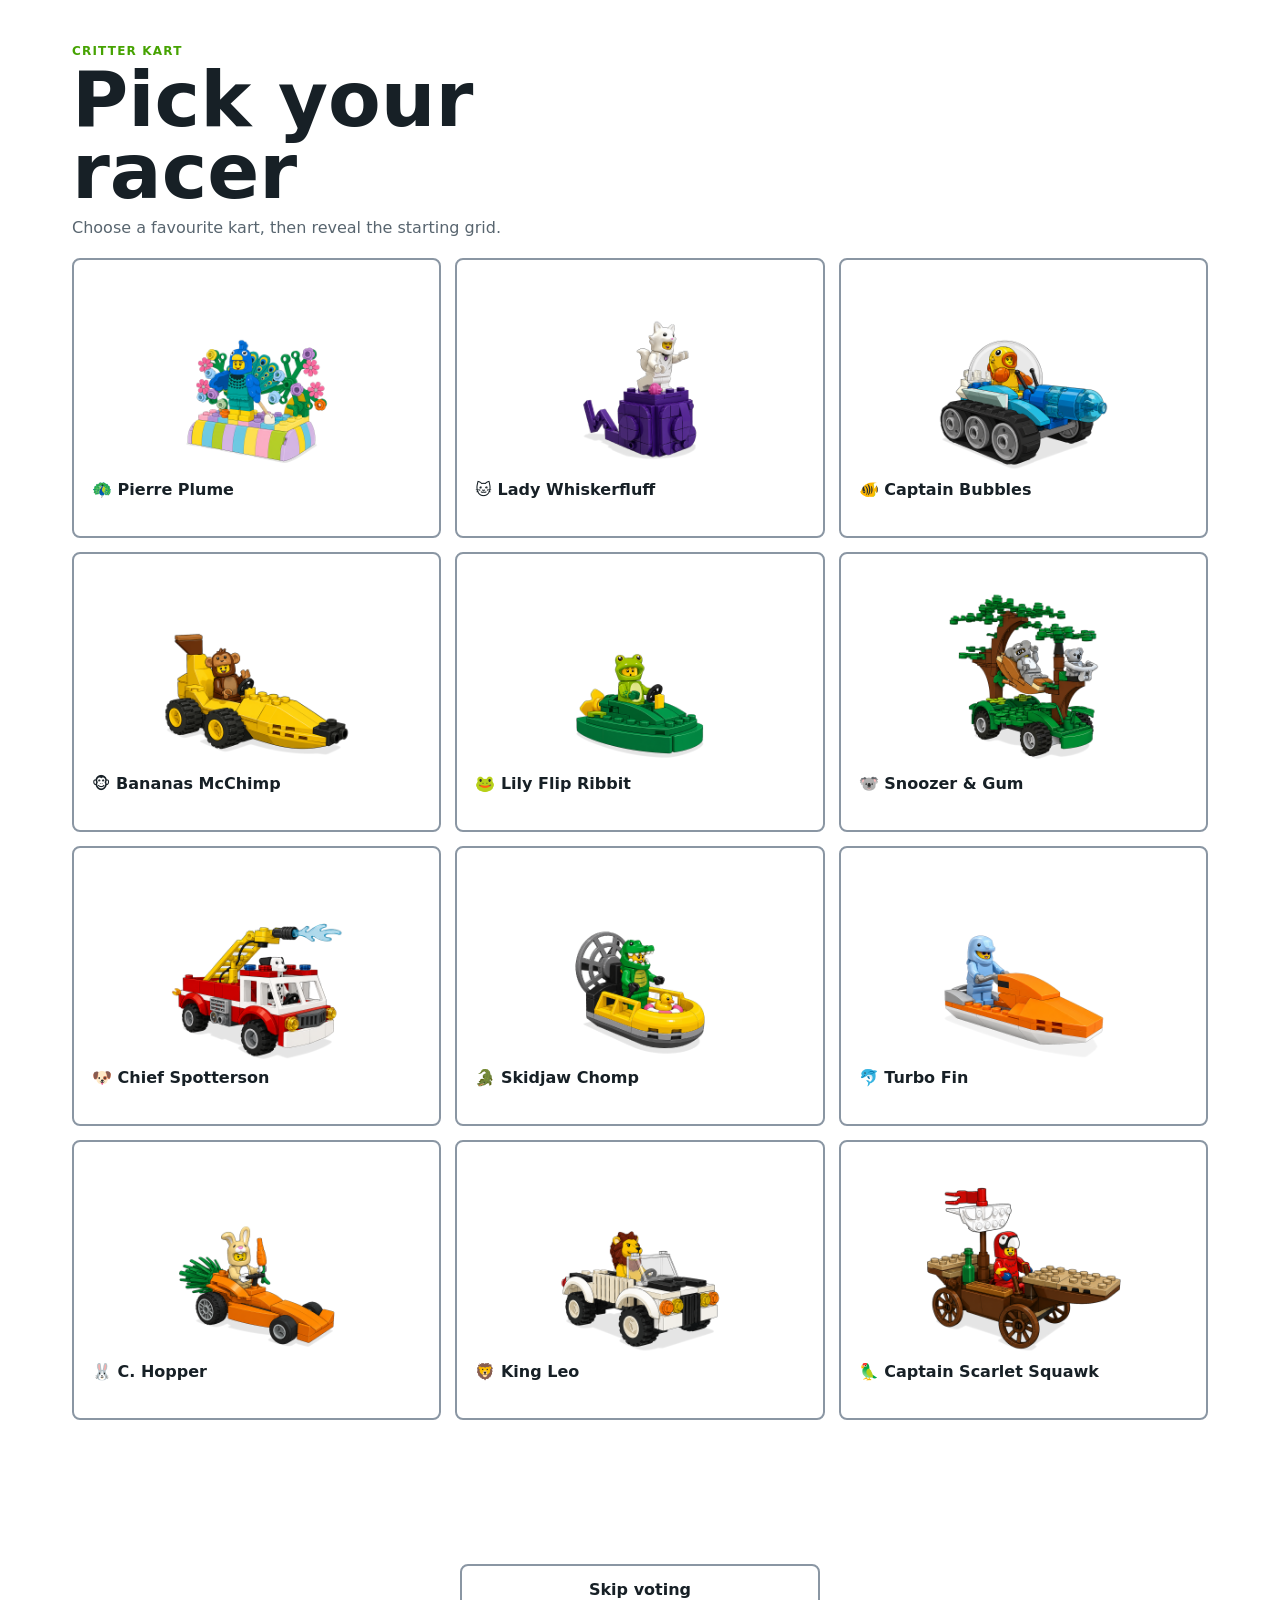
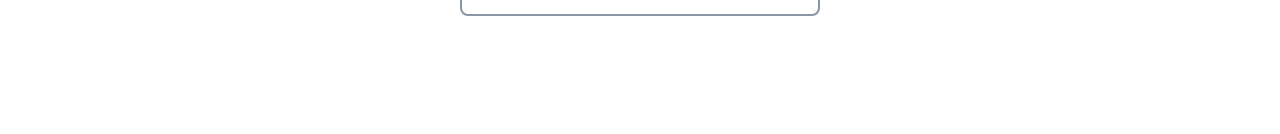
==== index.html @ 9107dbfc "Prepare Critter Kart for GitHub Pages" ====
<!doctype html>
<html lang="en">
  <head>
    <meta charset="utf-8" />
    <meta name="viewport" content="width=device-width, initial-scale=1, viewport-fit=cover" />
    <title>Critter Kart</title>
    <link rel="stylesheet" href="./styles.css" />
  </head>
  <body>
    <main class="app-shell">
      <section id="pollPage" class="screen screen--active" aria-labelledby="pollTitle">
        <div class="screen-header">
          <p class="eyebrow">Critter Kart</p>
          <h1 id="pollTitle">Pick your racer</h1>
          <p class="lede">Choose a favourite kart, then reveal the starting grid.</p>
        </div>

        <div id="pollOptions" class="poll-options">
          <div id="racerGrid" class="racer-grid" aria-label="Racer voting options"></div>
        </div>
        <div class="poll-actions">
          <button id="skipVote" class="secondary-button" type="button">Skip voting</button>
        </div>
        <div id="voteSubmitPanel" class="vote-submit-panel">
          <button id="submitVote" class="primary-button vote-submit" type="button" disabled>
            Submit vote
          </button>
        </div>

        <div id="resultsPanel" class="results-panel" hidden>
          <div class="results-copy">
            <p class="eyebrow">Fan vote</p>
            <h2>Race day results</h2>
          </div>
          <div id="resultsList" class="results-list"></div>
          <button id="raceCta" class="primary-button" type="button">Start racing</button>
        </div>
      </section>

    </main>

    <script src="./app.js"></script>
  </body>
</html>
---- styles.css ----
:root {
  --bg: #ffffff;
  --panel: #ffffff;
  --ink: #172026;
  --muted: #58656f;
  --line: #8a96a3;
  --green: #58cc02;
  --green-dark: #46a302;
  --green-soft: #e9ffd8;
  --blue: #1cb0f6;
  --blue-dark: #087fb8;
  --red: #ff4b4b;
  --yellow: #ffc800;
  --shadow: 0 14px 28px rgba(23, 32, 38, 0.1);
  color-scheme: light;
  font-family:
    Inter, ui-sans-serif, system-ui, -apple-system, BlinkMacSystemFont, "Segoe UI", sans-serif;
}

* {
  box-sizing: border-box;
}

html,
body {
  min-height: 100%;
  margin: 0;
}

body {
  background: var(--bg);
  color: var(--ink);
}

button {
  font: inherit;
}

a {
  color: inherit;
  text-decoration: none;
}

.app-shell {
  width: min(100%, 1180px);
  min-height: 100svh;
  margin: 0 auto;
  padding: max(18px, env(safe-area-inset-top)) 14px max(22px, env(safe-area-inset-bottom));
}

.app-shell--game {
  width: min(100%, 760px);
}

.screen {
  display: none;
}

.screen--active {
  display: block;
}

.screen-header {
  margin: 10px 0 18px;
}

.eyebrow {
  margin: 0 0 6px;
  color: var(--green-dark);
  font-size: 0.75rem;
  font-weight: 900;
  letter-spacing: 0.1em;
  text-transform: uppercase;
}

h1,
h2,
p {
  margin-top: 0;
}

h1 {
  margin-bottom: 8px;
  font-size: clamp(2rem, 10vw, 4.8rem);
  line-height: 0.94;
}

h2 {
  margin-bottom: 8px;
  font-size: 1.3rem;
}

.lede,
.control-card p {
  color: var(--muted);
  line-height: 1.45;
}

.racer-grid {
  display: grid;
  grid-template-columns: 1fr;
  gap: 12px;
}

.poll-options {
  padding-bottom: 112px;
  transform-origin: center top;
}

.poll-options--exit {
  animation: pollExit 360ms ease forwards;
}

.results-panel--enter {
  animation: resultsEnter 520ms cubic-bezier(0.16, 1, 0.3, 1) both;
}

.racer-card {
  position: relative;
  display: flex;
  flex-direction: column;
  justify-content: center;
  min-height: 235px;
  padding: 16px;
  border: 2px solid var(--line);
  border-radius: 8px;
  background: var(--panel);
  color: var(--ink);
  box-shadow: none;
  text-align: center;
  touch-action: manipulation;
}

.racer-card:focus-visible,
.primary-button:focus-visible,
.secondary-button:focus-visible,
.icon-button:focus-visible,
.segment:focus-visible,
.drive-button:focus-visible,
.dot-button:focus-visible {
  outline: 4px solid rgba(36, 115, 212, 0.35);
  outline-offset: 3px;
}

.racer-card--selected {
  border-color: var(--green);
  background: var(--green-soft);
  box-shadow: 0 0 0 4px rgba(88, 204, 2, 0.18);
}

.racer-card--selected::after {
  position: absolute;
  top: 10px;
  right: 10px;
  display: grid;
  width: 28px;
  height: 28px;
  place-items: center;
  border-radius: 50%;
  background: var(--green);
  color: #0f2e00;
  content: "✓";
  font-weight: 900;
}

.kart-art {
  position: relative;
  width: 100%;
  height: 74px;
  margin-bottom: 10px;
}

.kart-body,
.kart-nose,
.kart-cockpit,
.kart-wheel {
  position: absolute;
}

.kart-body {
  left: 15%;
  right: 12%;
  bottom: 16px;
  height: 30px;
  border: 3px solid rgba(0, 0, 0, 0.25);
  border-radius: 8px 18px 10px 8px;
  background: var(--kart-color);
}

.kart-nose {
  right: 3%;
  bottom: 23px;
  width: 28%;
  height: 16px;
  border-radius: 0 16px 16px 0;
  background: var(--kart-accent);
}

.kart-cockpit {
  left: 38%;
  bottom: 37px;
  width: 24px;
  height: 24px;
  border: 3px solid rgba(0, 0, 0, 0.18);
  border-radius: 50%;
  background: #d9eef8;
}

.kart-wheel {
  bottom: 4px;
  width: 24px;
  height: 24px;
  border: 4px solid #24292b;
  border-radius: 50%;
  background: #f4f0df;
}

.kart-wheel--front {
  right: 18%;
}

.kart-wheel--back {
  left: 18%;
}

.racer-name {
  display: block;
  margin-top: 8px;
  font-weight: 900;
}

.racer-votes {
  display: block;
  margin-top: 3px;
  color: var(--muted);
  font-size: 0.88rem;
}

.results-panel {
  margin-top: 18px;
  padding: 16px;
  border: 2px solid var(--line);
  border-radius: 8px;
  background: #ffffff;
  box-shadow: var(--shadow);
}

.results-list {
  display: grid;
  gap: 9px;
  margin: 12px 0 16px;
}

.result-row {
  display: grid;
  grid-template-columns: 28px 1fr auto;
  align-items: center;
  gap: 10px;
  min-height: 40px;
}

.result-rank {
  font-weight: 900;
}

.result-bar {
  position: relative;
  min-width: 0;
  height: 12px;
  overflow: hidden;
  border-radius: 999px;
  background: #e8e2d4;
}

.result-bar span {
  position: absolute;
  inset: 0 auto 0 0;
  width: var(--bar-width);
  border-radius: inherit;
  background: var(--bar-color);
}

.result-label {
  font-size: 0.86rem;
  font-weight: 800;
}

.primary-button,
.secondary-button {
  display: block;
  width: min(100%, 360px);
  min-height: 52px;
  margin-right: auto;
  margin-left: auto;
  border: 0;
  border-radius: 8px;
  font-weight: 900;
  touch-action: manipulation;
}

.primary-button {
  background: var(--green);
  color: #123000;
  box-shadow: 0 10px 0 var(--green-dark);
}

.primary-button:disabled {
  cursor: not-allowed;
  opacity: 0.48;
  box-shadow: 0 5px 0 #9eaa9b;
}

.vote-submit-panel {
  position: fixed;
  right: 0;
  bottom: 0;
  left: 0;
  z-index: 20;
  width: 100%;
  padding: 12px 14px max(18px, env(safe-area-inset-bottom));
  background: rgba(255, 255, 255, 0.98);
  box-shadow: 0 -8px 24px rgba(28, 35, 37, 0.08);
  opacity: 0;
  pointer-events: none;
  transform: translateY(18px);
  transition:
    opacity 180ms ease,
    transform 180ms ease;
}

.vote-submit-panel--visible {
  opacity: 1;
  pointer-events: auto;
  transform: translateY(0);
}

.vote-submit {
  width: min(100%, 340px);
}

.poll-actions {
  display: flex;
  justify-content: center;
  margin-top: 18px;
  padding-bottom: 84px;
}

.secondary-button {
  margin-top: 14px;
  border: 2px solid var(--line);
  background: #fff;
  color: var(--ink);
}

.secondary-button--link {
  display: grid;
  place-items: center;
}

.game-screen {
  min-height: calc(100svh - 40px);
}

.game-panel {
  display: none;
}

.game-panel--active {
  display: block;
}

.carousel {
  position: relative;
  gap: 8px;
  margin: 8px 0 34px;
  touch-action: pan-y;
}

.icon-button {
  position: absolute;
  top: 50%;
  z-index: 3;
  width: 46px;
  height: 76px;
  border: 2px solid var(--line);
  border-radius: 8px;
  background: #fff;
  color: var(--ink);
  font-size: 2rem;
  font-weight: 900;
  transform: translateY(-50%);
}

.icon-button--prev {
  left: 0;
}

.icon-button--next {
  right: 0;
}

.carousel:focus-within .carousel-card--active {
  outline: 4px solid rgba(36, 115, 212, 0.35);
  outline-offset: 4px;
}

.carousel-viewport {
  width: 100%;
  min-height: 360px;
  overflow: hidden;
  mask-image: linear-gradient(90deg, transparent 0, #000 18%, #000 82%, transparent 100%);
  -webkit-mask-image: linear-gradient(90deg, transparent 0, #000 18%, #000 82%, transparent 100%);
}

.carousel-viewport:focus {
  outline: 0;
}

.carousel-track {
  display: flex;
  align-items: center;
  gap: 18px;
  min-height: 360px;
  padding: 14px 0;
  transition: transform 320ms cubic-bezier(0.16, 1, 0.3, 1);
  will-change: transform;
}

.carousel-card {
  flex: 0 0 min(72%, 390px);
  min-width: 0;
  min-height: 260px;
  padding: 14px;
  border: 2px solid var(--line);
  border-radius: 8px;
  background: #fffaf0;
  text-align: center;
  opacity: 0.36;
  transform: scale(0.78);
  transition:
    opacity 220ms ease,
    transform 320ms cubic-bezier(0.16, 1, 0.3, 1);
}

.carousel-card--active {
  z-index: 2;
  min-height: 320px;
  opacity: 1;
  transform: scale(1);
}

.carousel-card .kart-image {
  height: 215px;
}

.carousel-card strong {
  display: block;
  min-height: 2em;
  font-size: 1.15rem;
  line-height: 1.1;
}

.carousel-dots {
  display: flex;
  flex-wrap: wrap;
  justify-content: center;
  gap: 7px;
  margin: 16px 0 34px;
}

.dot-button {
  width: 11px;
  height: 11px;
  padding: 0;
  border: 0;
  border-radius: 50%;
  background: #b9b09d;
}

.dot-button--active {
  width: 25px;
  border-radius: 999px;
  background: var(--green);
}

.control-card {
  display: grid;
  gap: 14px;
  margin: 42px auto 0;
  width: min(100%, 560px);
  padding: 12px;
  border: 1px solid rgba(101, 113, 116, 0.22);
  border-radius: 8px;
  background: rgba(255, 255, 255, 0.62);
}

.control-card h2,
.control-card p {
  margin-bottom: 0;
}

.control-card h2 {
  color: var(--muted);
  font-size: 1rem;
}

.control-card p {
  font-size: 0.92rem;
}

.segmented-control {
  display: grid;
  grid-template-columns: 1fr 1fr;
  gap: 4px;
  padding: 4px;
  border: 2px solid var(--line);
  border-radius: 8px;
  background: #f0eadc;
}

.segment {
  min-height: 42px;
  border: 0;
  border-radius: 6px;
  background: transparent;
  color: var(--muted);
  font-weight: 900;
}

.segment--active {
  background: #fff;
  color: var(--ink);
}

#startGame {
  display: block;
  width: min(100%, 420px);
  margin: 0 auto;
}

.hud {
  display: grid;
  grid-template-columns: 1fr 1fr 74px 74px;
  gap: 10px;
  margin-bottom: 10px;
}

.hud div,
.hud-button {
  padding: 10px 12px;
  border: 2px solid var(--line);
  border-radius: 8px;
  background: rgba(255, 255, 255, 0.92);
}

.hud span {
  display: block;
  color: var(--muted);
  font-size: 0.75rem;
  font-weight: 800;
  text-transform: uppercase;
}

.hud strong {
  font-size: 1.2rem;
}

.hud-button {
  min-height: 58px;
  color: var(--ink);
  font-size: 0.88rem;
  font-weight: 900;
  touch-action: manipulation;
}

#gameCanvas {
  display: block;
  width: 100%;
  max-height: calc(100svh - 190px);
  aspect-ratio: 2 / 3;
  border: 4px solid #1c2325;
  border-radius: 8px;
  background: #78b87a;
  box-shadow: var(--shadow);
  touch-action: none;
}

.kart-image {
  display: block;
  width: 100%;
  height: 150px;
  object-fit: contain;
}

@keyframes pollExit {
  to {
    opacity: 0;
    transform: translateY(-18px) scale(0.98);
  }
}

@keyframes resultsEnter {
  from {
    opacity: 0;
    transform: translateY(28px) scale(0.98);
  }

  to {
    opacity: 1;
    transform: translateY(0) scale(1);
  }
}

.touch-controls {
  display: grid;
  grid-template-columns: 1fr 1fr;
  gap: 14px;
  margin-top: 14px;
}

.drive-button {
  min-height: 62px;
  border: 0;
  border-radius: 8px;
  background: #2473d4;
  color: #fff;
  font-size: 2.4rem;
  font-weight: 900;
  box-shadow: 0 8px 0 #174d92;
  touch-action: manipulation;
}

.touch-controls--hidden {
  display: none;
}

.finish-card {
  display: grid;
  min-height: calc(100svh - 40px);
  align-content: center;
  padding: 18px;
  border-radius: 8px;
}

.final-score {
  margin-bottom: 22px;
  color: var(--green-dark);
  font-size: clamp(3rem, 18vw, 7rem);
  font-weight: 950;
  line-height: 0.9;
}

@media (min-width: 700px) {
  .app-shell {
    padding: 34px 22px;
  }

  .racer-grid {
    grid-template-columns: repeat(3, minmax(0, 1fr));
    gap: 14px;
  }

  .screen-header {
    max-width: 640px;
  }

  .racer-card {
    min-height: 280px;
    padding: 18px;
  }

  .racer-card .kart-image {
    height: 175px;
  }

  .control-card {
    grid-template-columns: 1fr 260px;
    align-items: center;
  }

  .hud {
    grid-template-columns: 1fr 1fr 92px 92px;
  }

  .game-screen {
    width: min(100%, 720px);
    margin: 0 auto;
  }
}

@media (min-width: 920px) {
  .app-shell--game {
    width: min(100%, 760px);
  }
}
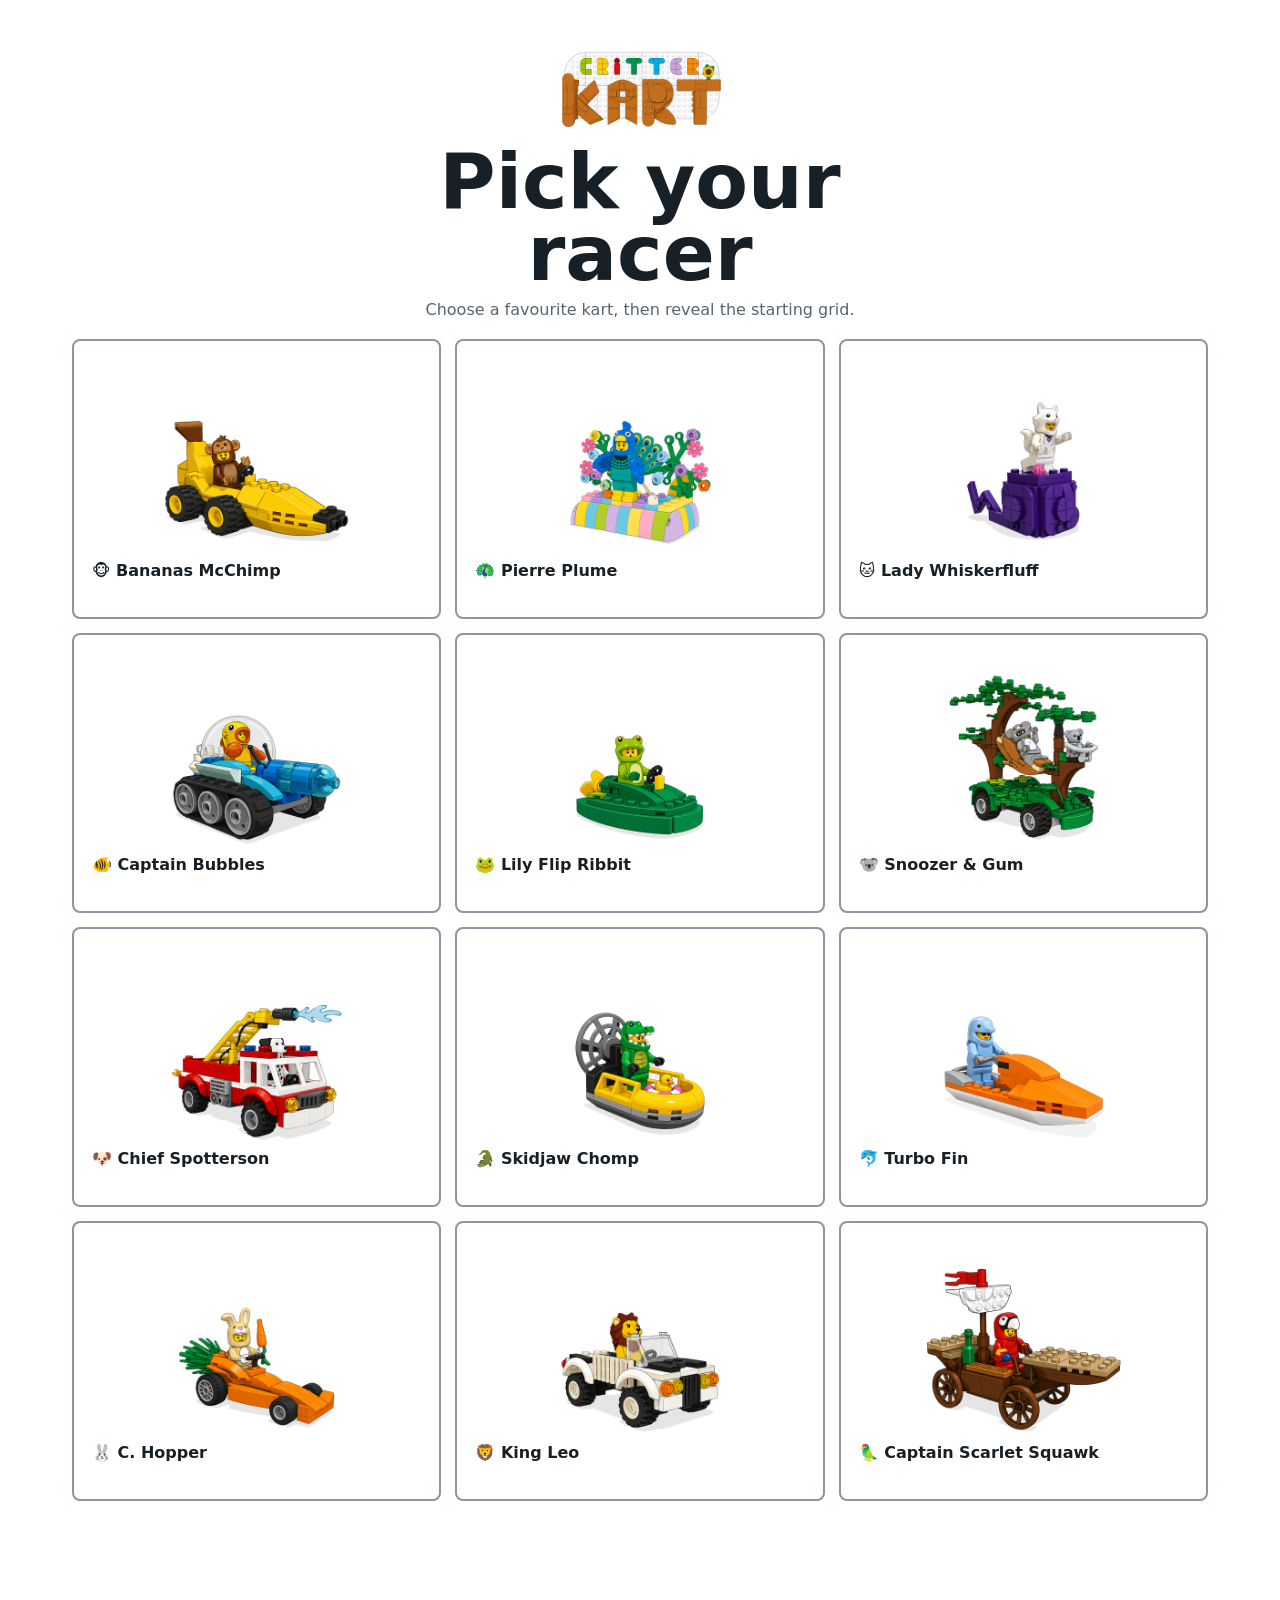
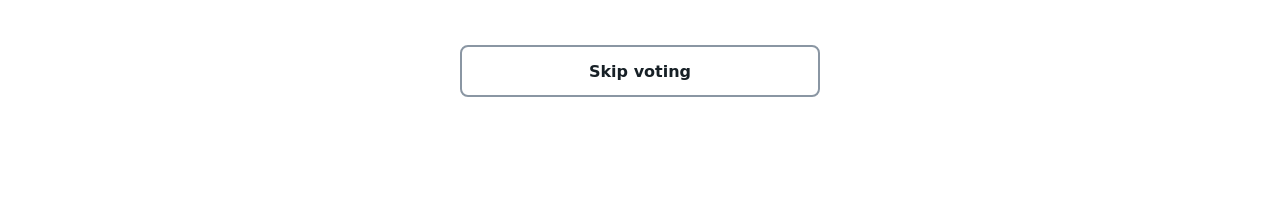
==== commit 67b73bab: "Added graphics" ====
--- a/index.html
+++ b/index.html
@@ -9,8 +9,8 @@
   <body>
     <main class="app-shell">
       <section id="pollPage" class="screen screen--active" aria-labelledby="pollTitle">
-        <div class="screen-header">
-          <p class="eyebrow">Critter Kart</p>
+        <div class="screen-header screen-header--center">
+          <img class="brand-lockup brand-lockup--small" src="./assets/brand/CritterKart-Lockup-01.png" alt="Critter Kart" />
           <h1 id="pollTitle">Pick your racer</h1>
           <p class="lede">Choose a favourite kart, then reveal the starting grid.</p>
         </div>
--- a/styles.css
+++ b/styles.css
@@ -60,8 +60,41 @@
   display: block;
 }
 
+.visually-hidden {
+  position: absolute;
+  width: 1px;
+  height: 1px;
+  overflow: hidden;
+  clip: rect(0 0 0 0);
+  clip-path: inset(50%);
+  white-space: nowrap;
+}
+
 .screen-header {
   margin: 10px 0 18px;
+}
+
+.screen-header--center {
+  margin-right: auto;
+  margin-left: auto;
+  text-align: center;
+}
+
+.brand-lockup {
+  display: block;
+  width: min(100%, 320px);
+  height: auto;
+  margin: 0 auto 12px;
+  object-fit: contain;
+}
+
+.brand-lockup--hero {
+  width: min(66vw, 360px);
+  margin-bottom: 2px;
+}
+
+.brand-lockup--small {
+  width: min(42vw, 170px);
 }
 
 .eyebrow {
@@ -83,6 +116,10 @@
   margin-bottom: 8px;
   font-size: clamp(2rem, 10vw, 4.8rem);
   line-height: 0.94;
+}
+
+.screen-header--brand h1 {
+  font-size: clamp(2rem, 7vw, 3.6rem);
 }
 
 h2 {
@@ -243,6 +280,10 @@
   border-radius: 8px;
   background: #ffffff;
   box-shadow: var(--shadow);
+}
+
+.results-copy {
+  text-align: center;
 }
 
 .results-list {
@@ -358,6 +399,7 @@
 }
 
 .game-screen {
+  position: relative;
   min-height: calc(100svh - 40px);
 }
 
@@ -372,7 +414,7 @@
 .carousel {
   position: relative;
   gap: 8px;
-  margin: 8px 0 34px;
+  margin: 8px 0 20px;
   touch-action: pan-y;
 }
 
@@ -424,6 +466,10 @@
   padding: 14px 0;
   transition: transform 320ms cubic-bezier(0.16, 1, 0.3, 1);
   will-change: transform;
+}
+
+.carousel-track--no-transition {
+  transition: none;
 }
 
 .carousel-card {
@@ -465,7 +511,7 @@
   flex-wrap: wrap;
   justify-content: center;
   gap: 7px;
-  margin: 16px 0 34px;
+  margin: 12px 0 18px;
 }
 
 .dot-button {
@@ -492,6 +538,7 @@
   border: 1px solid rgba(101, 113, 116, 0.22);
   border-radius: 8px;
   background: rgba(255, 255, 255, 0.62);
+  text-align: center;
 }
 
 .control-card h2,
@@ -509,13 +556,17 @@
 }
 
 .segmented-control {
-  display: grid;
+  display: none;
   grid-template-columns: 1fr 1fr;
   gap: 4px;
   padding: 4px;
   border: 2px solid var(--line);
   border-radius: 8px;
   background: #f0eadc;
+}
+
+.has-multiple-control-options .segmented-control {
+  display: grid;
 }
 
 .segment {
@@ -540,7 +591,7 @@
 
 .hud {
   display: grid;
-  grid-template-columns: 1fr 1fr 74px 74px;
+  grid-template-columns: minmax(0, 1fr) minmax(0, 1fr) 58px;
   gap: 10px;
   margin-bottom: 10px;
 }
@@ -566,23 +617,165 @@
 }
 
 .hud-button {
+  display: grid;
   min-height: 58px;
+  place-items: center;
   color: var(--ink);
-  font-size: 0.88rem;
   font-weight: 900;
   touch-action: manipulation;
+}
+
+.hud-icon-button {
+  padding: 0;
+  font-size: 1.45rem;
+  line-height: 1;
+}
+
+.race-stage {
+  position: relative;
+  width: min(100%, calc((100svh - 190px) * 0.6667));
+  margin: 0 auto;
+}
+
+.pause-menu {
+  position: absolute;
+  inset: 4px;
+  z-index: 5;
+  display: none;
+  align-content: center;
+  gap: 12px;
+  margin: 0;
+  padding: clamp(18px, 5vw, 34px);
+  border-radius: 4px;
+  background: var(--green);
+  color: #123000;
+}
+
+.pause-menu h2,
+.pause-menu p {
+  margin-bottom: 0;
+}
+
+.pause-menu h2 {
+  font-size: 1.25rem;
+  line-height: 1;
+}
+
+.pause-menu p {
+  margin-top: 6px;
+  font-size: 0.9rem;
+  font-weight: 800;
+  line-height: 1.3;
+}
+
+.pause-menu .hud-button {
+  border-color: var(--green-dark);
+  background: #fff;
+  box-shadow: 0 6px 0 var(--green-dark);
+}
+
+.play-panel--paused .pause-menu {
+  display: grid;
 }
 
 #gameCanvas {
   display: block;
   width: 100%;
-  max-height: calc(100svh - 190px);
+  height: auto;
+  margin: 0;
   aspect-ratio: 2 / 3;
   border: 4px solid #1c2325;
   border-radius: 8px;
   background: #78b87a;
   box-shadow: var(--shadow);
   touch-action: none;
+  user-select: none;
+  -webkit-user-select: none;
+  -webkit-touch-callout: none;
+}
+
+.orientation-lock {
+  display: none;
+}
+
+.countdown-overlay {
+  position: fixed;
+  inset: 0;
+  z-index: 40;
+  overflow: hidden;
+  background: var(--green);
+}
+
+.countdown-overlay[hidden] {
+  display: none;
+}
+
+.countdown-half {
+  position: absolute;
+  left: 0;
+  display: grid;
+  width: 100%;
+  height: 50%;
+  place-items: center;
+  overflow: hidden;
+  background: var(--green);
+  transition: transform 720ms cubic-bezier(0.82, 0, 0.18, 1);
+  will-change: transform;
+}
+
+.countdown-half--top {
+  top: 0;
+}
+
+.countdown-half--bottom {
+  bottom: 0;
+}
+
+.countdown-overlay--split .countdown-half--top {
+  transform: translateY(-102%);
+}
+
+.countdown-overlay--split .countdown-half--bottom {
+  transform: translateY(102%);
+}
+
+.countdown-stack {
+  position: absolute;
+  inset: 0;
+  display: grid;
+  align-content: center;
+  justify-items: center;
+  gap: min(3.2vh, 22px);
+  padding: max(28px, env(safe-area-inset-top)) 18px max(28px, env(safe-area-inset-bottom));
+  transition:
+    opacity 220ms ease,
+    transform 360ms cubic-bezier(0.16, 1, 0.3, 1);
+  will-change: opacity, transform;
+}
+
+.countdown-overlay--split .countdown-stack {
+  opacity: 0;
+  transform: scale(0.92);
+}
+
+.countdown-kart {
+  width: min(82vw, 620px);
+  height: min(38vh, 360px);
+  object-fit: contain;
+  filter: drop-shadow(0 12px 0 rgba(18, 48, 0, 0.16));
+}
+
+.countdown-number {
+  color: #fff;
+  font-size: clamp(7.5rem, 27vw, 18rem);
+  font-weight: 950;
+  line-height: 0.78;
+  text-shadow: 0 12px 0 rgba(18, 48, 0, 0.16);
+}
+
+.countdown-overlay--tick .countdown-number,
+.countdown-overlay--tick .countdown-kart {
+  animation: countdownTick 620ms cubic-bezier(0.16, 1, 0.3, 1) both;
 }
 
 .kart-image {
@@ -611,11 +804,31 @@
   }
 }
 
+@keyframes countdownTick {
+  0% {
+    opacity: 0;
+    transform: translateY(22px) scale(0.78) rotate(-2deg);
+  }
+
+  52% {
+    opacity: 1;
+    transform: translateY(0) scale(1.08) rotate(1deg);
+  }
+
+  100% {
+    opacity: 1;
+    transform: translateY(0) scale(1) rotate(0);
+  }
+}
+
 .touch-controls {
-  display: grid;
+  display: none;
   grid-template-columns: 1fr 1fr;
   gap: 14px;
   margin-top: 14px;
+  user-select: none;
+  -webkit-user-select: none;
+  -webkit-touch-callout: none;
 }
 
 .drive-button {
@@ -627,11 +840,14 @@
   font-size: 2.4rem;
   font-weight: 900;
   box-shadow: 0 8px 0 #174d92;
-  touch-action: manipulation;
+  touch-action: none;
+  user-select: none;
+  -webkit-user-select: none;
+  -webkit-touch-callout: none;
 }
 
 .touch-controls--hidden {
-  display: none;
+  display: none !important;
 }
 
 .finish-card {
@@ -640,6 +856,7 @@
   align-content: center;
   padding: 18px;
   border-radius: 8px;
+  text-align: center;
 }
 
 .final-score {
@@ -679,7 +896,7 @@
   }
 
   .hud {
-    grid-template-columns: 1fr 1fr 92px 92px;
+    grid-template-columns: minmax(0, 1fr) minmax(0, 1fr) 64px;
   }
 
   .game-screen {
@@ -690,6 +907,126 @@
 
 @media (min-width: 920px) {
   .app-shell--game {
-    width: min(100%, 760px);
-  }
-}
+    width: min(100%, 1280px);
+  }
+}
+
+@media (orientation: landscape) and (max-height: 560px) and (pointer: coarse) {
+  body {
+    overflow: hidden;
+  }
+
+  .orientation-lock {
+    position: fixed;
+    inset: 0;
+    z-index: 80;
+    display: grid;
+    place-items: center;
+    padding: 24px;
+    background: var(--bg);
+    color: var(--ink);
+    text-align: center;
+  }
+
+  .orientation-lock strong {
+    font-size: clamp(1.8rem, 8vw, 3.2rem);
+    line-height: 0.95;
+  }
+}
+
+@media (orientation: landscape) and (min-width: 900px) and (min-height: 600px) {
+  .app-shell--game {
+    --race-stage-width: min(calc((100svh - 28px) * 0.6667), calc(100vw - 390px));
+    --side-ui-left: calc(50% + var(--race-stage-width) / 2 + 18px);
+    --side-ui-width: min(320px, calc(50vw - var(--race-stage-width) / 2 - 36px));
+    width: min(100%, 1360px);
+    padding-top: 14px;
+    padding-bottom: 14px;
+  }
+
+  .game-screen {
+    width: 100%;
+  }
+
+  #playPanel.game-panel--active {
+    position: relative;
+    display: grid;
+    grid-template-columns: 1fr;
+    grid-template-areas: "canvas";
+    align-items: start;
+    justify-items: center;
+  }
+
+  .hud {
+    position: absolute;
+    top: 0;
+    left: var(--side-ui-left);
+    width: var(--side-ui-width);
+    grid-template-columns: 1fr;
+    margin-bottom: 0;
+  }
+
+  .hud strong {
+    font-size: clamp(1.45rem, 2.8vw, 2.4rem);
+  }
+
+  .hud-button {
+    min-height: 64px;
+  }
+
+  .pause-menu {
+    grid-template-columns: 1fr;
+  }
+
+  .race-stage {
+    grid-area: canvas;
+    width: var(--race-stage-width);
+  }
+}
+
+@media (pointer: coarse) {
+  .touch-controls {
+    display: grid;
+  }
+
+  .segment--tilt {
+    display: block;
+  }
+}
+
+@media (pointer: fine) {
+  .segment--tilt {
+    display: none;
+  }
+}
+
+@media (orientation: landscape) and (min-width: 900px) and (min-height: 600px) and (pointer: coarse) {
+  .app-shell--game {
+    --race-stage-width: min(calc((100svh - 28px) * 0.6667), calc(100vw - 300px));
+    --side-ui-width: min(240px, calc(50vw - var(--race-stage-width) / 2 - 28px));
+  }
+
+  #playPanel.game-panel--active {
+    grid-template-columns: 1fr;
+    grid-template-areas: "canvas";
+  }
+
+  .race-stage {
+    width: var(--race-stage-width);
+  }
+
+  .touch-controls {
+    position: absolute;
+    top: 420px;
+    left: var(--side-ui-left);
+    width: var(--side-ui-width);
+    grid-template-columns: 1fr 1fr;
+    gap: 10px;
+    margin-top: 0;
+  }
+
+  .drive-button {
+    min-height: 58px;
+    font-size: 2rem;
+  }
+}
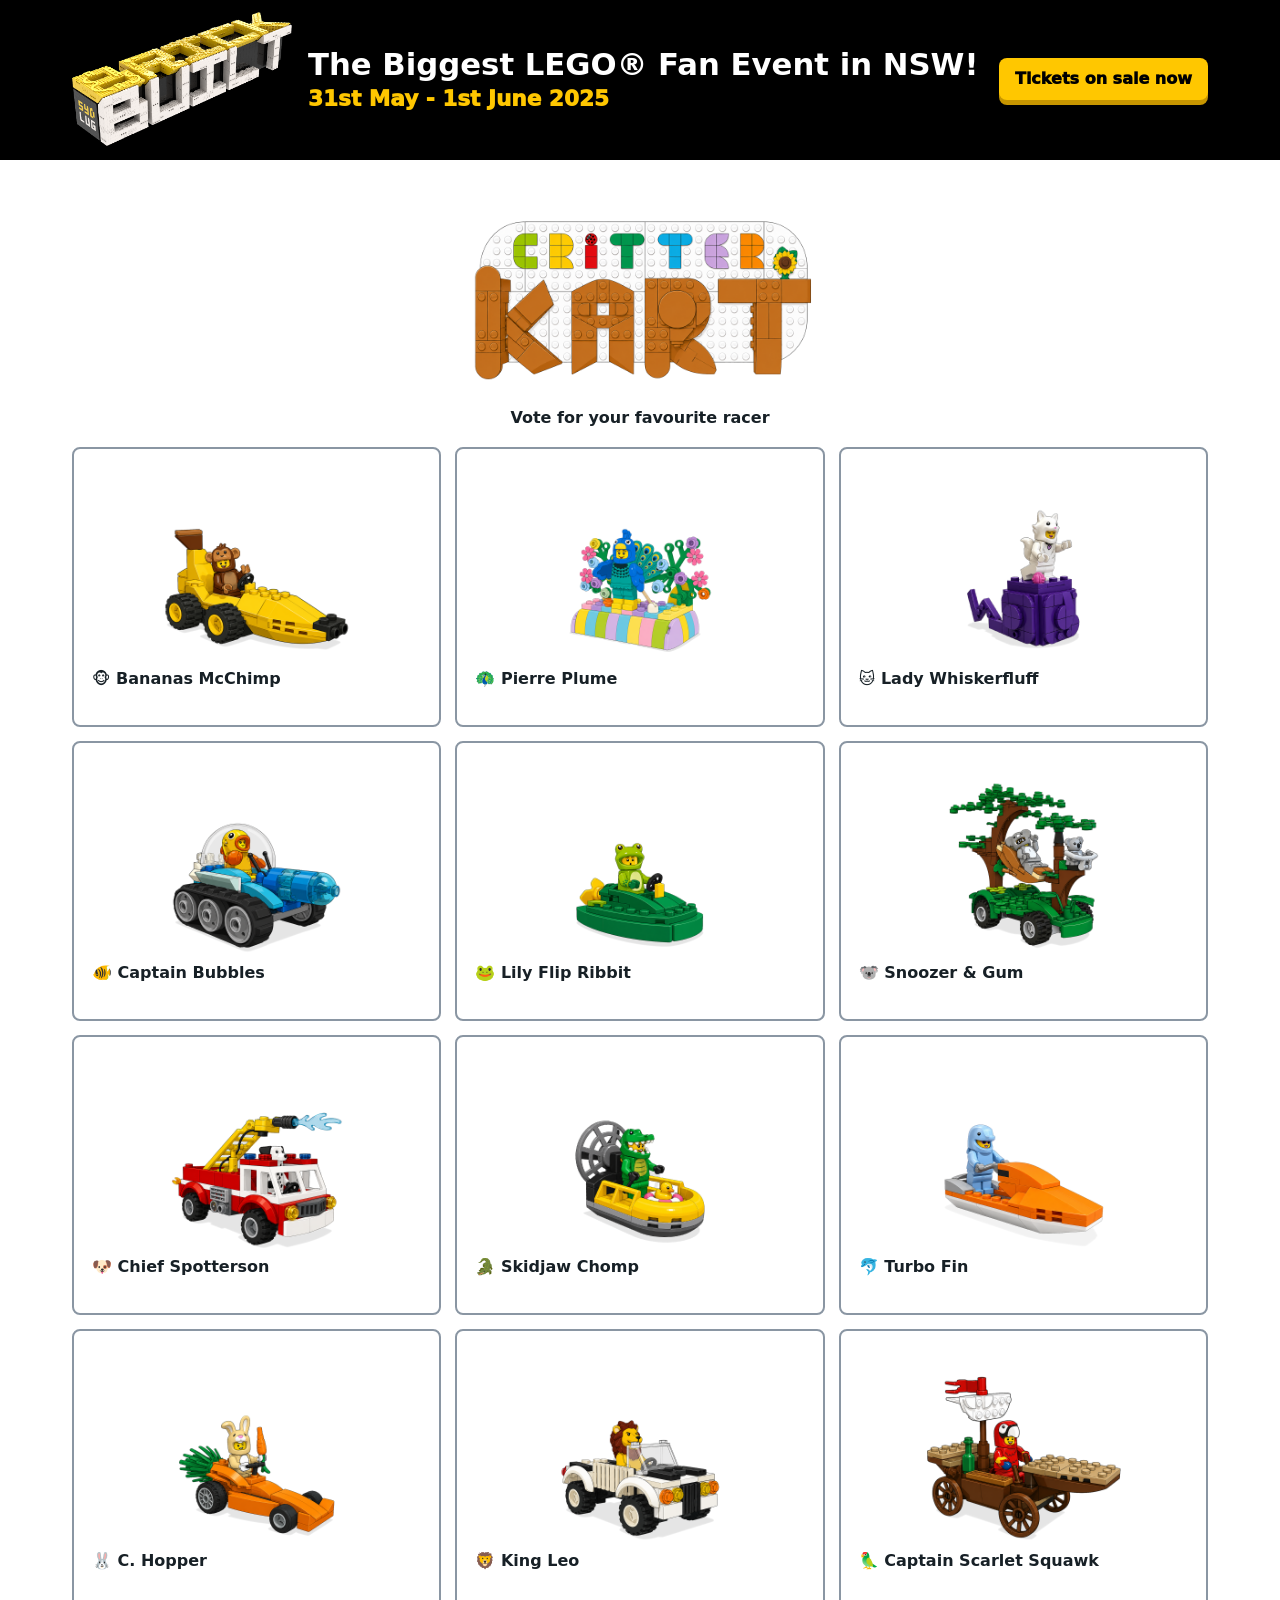
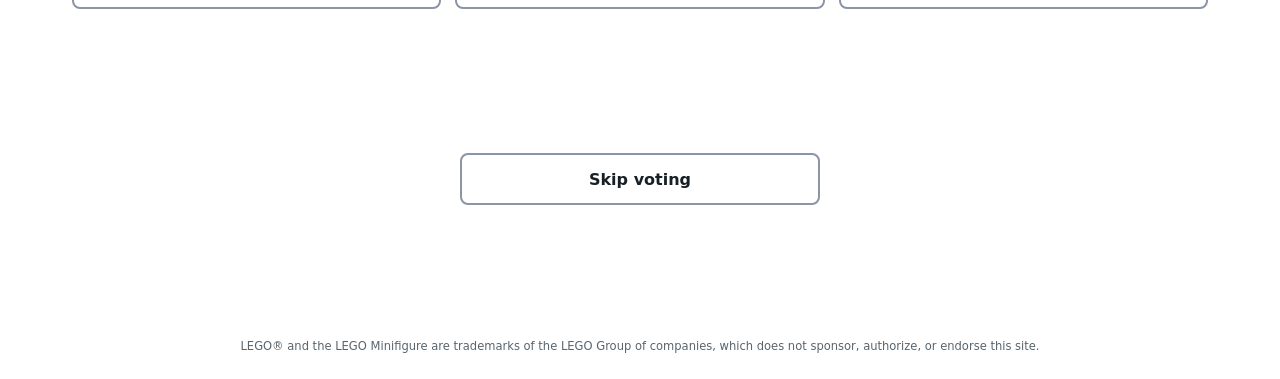
==== commit 60214c1a: "Added the brickbuilt banner and updated styling" ====
--- a/index.html
+++ b/index.html
@@ -3,16 +3,54 @@
   <head>
     <meta charset="utf-8" />
     <meta name="viewport" content="width=device-width, initial-scale=1, viewport-fit=cover" />
-    <title>Critter Kart</title>
+    <meta name="description" content="Pick a favourite animal racer, share the starting grid, and launch into Critter Kart for a playful browser racing game packed with colourful karts and track hazards." />
+    <meta name="theme-color" content="#f9c74f" />
+    <meta name="application-name" content="Critter Kart" />
+    <meta name="apple-mobile-web-app-title" content="Critter Kart" />
+    <meta property="og:site_name" content="Critter Kart" />
+    <meta property="og:title" content="Critter Kart - Pick Your Racer. Go for Distance!" />
+    <meta property="og:description" content="Pick a favourite animal racer, share the starting grid, and launch into Critter Kart for a playful browser racing game packed with colourful karts and track hazards." />
+    <meta property="og:type" content="website" />
+    <meta property="og:url" content="https://scottnolan.github.io/critterkart/" />
+    <meta property="og:image" content="https://scottnolan.github.io/critterkart/assets/brand/CritterKart-og-image.png" />
+    <meta property="og:image:secure_url" content="https://scottnolan.github.io/critterkart/assets/brand/CritterKart-og-image.png" />
+    <meta property="og:image:type" content="image/png" />
+    <meta property="og:image:width" content="1200" />
+    <meta property="og:image:height" content="630" />
+    <meta property="og:image:alt" content="Critter Kart" />
+    <meta name="twitter:card" content="summary_large_image" />
+    <meta name="twitter:title" content="Critter Kart - Pick Your Racer. Go for Distance!" />
+    <meta name="twitter:description" content="Pick a favourite animal racer, share the starting grid, and launch into Critter Kart for a playful browser racing game packed with colourful karts and track hazards." />
+    <meta name="twitter:image" content="https://scottnolan.github.io/critterkart/assets/brand/CritterKart-og-image.png" />
+    <meta name="twitter:image:alt" content="Critter Kart" />
+    <link rel="canonical" href="https://scottnolan.github.io/critterkart/" />
+    <title>Critter Kart - Pick Your Racer. Go for Distance!</title>
+    <link rel="icon" type="image/png" sizes="16x16" href="./assets/brand/CritterKart-favicon-16px.png" />
+    <link rel="icon" type="image/png" sizes="32x32" href="./assets/brand/CritterKart-favicon-32px.png" />
+    <link rel="apple-touch-icon" sizes="180x180" href="./assets/brand/CritterKart-AppleTouch.png" />
+    <link rel="manifest" href="./site.webmanifest" />
     <link rel="stylesheet" href="./styles.css" />
   </head>
   <body>
+    <aside class="event-banner" aria-label="Brick Built Sydney event">
+      <div class="event-banner__inner">
+        <img class="event-banner__image" src="./assets/brand/BrickBuiltSydney.webp" alt="Brick Built Sydney" />
+        <div class="event-banner__copy">
+          <h2>The Biggest LEGO® Fan Event in NSW!</h2>
+          <p>31st May - 1st June 2025</p>
+        </div>
+        <a class="event-banner__button" href="https://www.brickbuilt.sydney" target="_blank" rel="noopener noreferrer">
+          Tickets on sale now
+        </a>
+      </div>
+    </aside>
+
     <main class="app-shell">
       <section id="pollPage" class="screen screen--active" aria-labelledby="pollTitle">
         <div class="screen-header screen-header--center">
-          <img class="brand-lockup brand-lockup--small" src="./assets/brand/CritterKart-Lockup-01.png" alt="Critter Kart" />
-          <h1 id="pollTitle">Pick your racer</h1>
-          <p class="lede">Choose a favourite kart, then reveal the starting grid.</p>
+          <img class="brand-lockup brand-lockup--poll" src="./assets/brand/CritterKart-Lockup-01.png" alt="Critter Kart" />
+          <h1 id="pollTitle" class="visually-hidden">Pick your racer</h1>
+          <p class="lede lede--poll">Vote for your favourite racer</p>
         </div>
 
         <div id="pollOptions" class="poll-options">
@@ -38,6 +76,9 @@
       </section>
 
     </main>
+    <footer class="site-disclaimer">
+      LEGO® and the LEGO Minifigure are trademarks of the LEGO Group of companies, which does not sponsor, authorize, or endorse this site.
+    </footer>
 
     <script src="./app.js"></script>
   </body>
--- a/styles.css
+++ b/styles.css
@@ -41,6 +41,84 @@
   text-decoration: none;
 }
 
+.event-banner {
+  width: 100%;
+  background: #000;
+  color: #fff;
+}
+
+.event-banner--bottom {
+  width: min(calc(100% - 28px), 760px);
+  margin: 28px auto 0;
+  overflow: hidden;
+  border-radius: 8px;
+}
+
+.event-banner__inner {
+  display: grid;
+  justify-items: center;
+  gap: 10px;
+  width: min(100%, 1180px);
+  margin: 0 auto;
+  padding: max(12px, env(safe-area-inset-top)) 14px 14px;
+  text-align: center;
+}
+
+.event-banner__image {
+  display: block;
+  width: min(100%, 310px);
+  height: auto;
+  object-fit: contain;
+}
+
+.event-banner__copy {
+  display: grid;
+  justify-items: center;
+  gap: 8px;
+}
+
+.event-banner h2,
+.event-banner p {
+  margin: 0;
+}
+
+.event-banner h2 {
+  display: none;
+  color: #fff;
+  font-size: clamp(1.15rem, 2.4vw, 2rem);
+  line-height: 1.05;
+}
+
+.event-banner p {
+  color: #ffc700;
+  font-size: clamp(1rem, 4.2vw, 1.35rem);
+  font-weight: 950;
+  line-height: 1.05;
+}
+
+.event-banner__button {
+  display: grid;
+  min-height: 42px;
+  place-items: center;
+  padding: 10px 16px;
+  border-radius: 8px;
+  background: #ffc700;
+  color: #000;
+  box-shadow: 0 5px 0 #c79600;
+  font-weight: 950;
+  line-height: 1;
+}
+
+.site-disclaimer {
+  width: min(100%, 1180px);
+  margin: 0 auto;
+  padding: 16px 14px max(24px, env(safe-area-inset-bottom));
+  color: var(--muted);
+  font-size: 0.72rem;
+  line-height: 1.35;
+  text-align: center;
+}
+
 .app-shell {
   width: min(100%, 1180px);
   min-height: 100svh;
@@ -50,6 +128,7 @@
 
 .app-shell--game {
   width: min(100%, 760px);
+  min-height: 0;
 }
 
 .screen {
@@ -97,6 +176,10 @@
   width: min(42vw, 170px);
 }
 
+.brand-lockup--poll {
+  width: min(74vw, 360px);
+}
+
 .eyebrow {
   margin: 0 0 6px;
   color: var(--green-dark);
@@ -131,6 +214,11 @@
 .control-card p {
   color: var(--muted);
   line-height: 1.45;
+}
+
+.lede--poll {
+  color: var(--ink);
+  font-weight: 900;
 }
 
 .racer-grid {
@@ -169,7 +257,6 @@
 }
 
 .racer-card:focus-visible,
-.primary-button:focus-visible,
 .secondary-button:focus-visible,
 .icon-button:focus-visible,
 .segment:focus-visible,
@@ -343,6 +430,14 @@
   background: var(--green);
   color: #123000;
   box-shadow: 0 10px 0 var(--green-dark);
+}
+
+.primary-button:focus-visible {
+  outline: 0;
+  box-shadow:
+    inset 0 0 0 3px var(--green-dark),
+    0 4px 0 var(--green-dark);
+  transform: translateY(6px);
 }
 
 .primary-button:disabled {
@@ -400,7 +495,7 @@
 
 .game-screen {
   position: relative;
-  min-height: calc(100svh - 40px);
+  min-height: 0;
 }
 
 .game-panel {
@@ -422,14 +517,18 @@
   position: absolute;
   top: 50%;
   z-index: 3;
+  display: grid;
   width: 46px;
   height: 76px;
+  padding: 0;
+  place-items: center;
   border: 2px solid var(--line);
   border-radius: 8px;
   background: #fff;
   color: var(--ink);
   font-size: 2rem;
   font-weight: 900;
+  line-height: 1;
   transform: translateY(-50%);
 }
 
@@ -442,8 +541,9 @@
 }
 
 .carousel:focus-within .carousel-card--active {
-  outline: 4px solid rgba(36, 115, 212, 0.35);
-  outline-offset: 4px;
+  border-color: var(--green);
+  background: var(--green-soft);
+  box-shadow: 0 0 0 4px rgba(88, 204, 2, 0.18);
 }
 
 .carousel-viewport {
@@ -477,13 +577,16 @@
   min-width: 0;
   min-height: 260px;
   padding: 14px;
-  border: 2px solid var(--line);
-  border-radius: 8px;
-  background: #fffaf0;
+  border: 2px solid #d9e1e7;
+  border-radius: 8px;
+  background: #fff;
   text-align: center;
   opacity: 0.36;
   transform: scale(0.78);
   transition:
+    background-color 180ms ease,
+    border-color 180ms ease,
+    box-shadow 180ms ease,
     opacity 220ms ease,
     transform 320ms cubic-bezier(0.16, 1, 0.3, 1);
 }
@@ -538,6 +641,7 @@
   border: 1px solid rgba(101, 113, 116, 0.22);
   border-radius: 8px;
   background: rgba(255, 255, 255, 0.62);
+  justify-items: center;
   text-align: center;
 }
 
@@ -642,8 +746,8 @@
   inset: 4px;
   z-index: 5;
   display: none;
-  align-content: center;
-  gap: 12px;
+  grid-template-rows: minmax(0, 1fr) auto;
+  gap: clamp(16px, 3vw, 28px);
   margin: 0;
   padding: clamp(18px, 5vw, 34px);
   border-radius: 4px;
@@ -651,14 +755,40 @@
   color: #123000;
 }
 
+.pause-menu__content {
+  display: grid;
+  align-self: center;
+  justify-items: center;
+  gap: 12px;
+  width: 100%;
+}
+
+.pause-menu__header {
+  margin-bottom: clamp(14px, 3.4vw, 34px);
+}
+
 .pause-menu h2,
+.pause-menu h3,
 .pause-menu p {
   margin-bottom: 0;
 }
 
 .pause-menu h2 {
-  font-size: 1.25rem;
+  margin-top: 0;
+  font-size: clamp(2.6rem, 10vw, 5.4rem);
+  font-weight: 950;
+  line-height: 0.95;
+  text-align: center;
+}
+
+.pause-menu h3 {
+  margin-top: 0;
+  color: rgba(255, 255, 255, 0.78);
+  font-size: 0.78rem;
+  font-weight: 950;
+  letter-spacing: 0;
   line-height: 1;
+  text-transform: uppercase;
 }
 
 .pause-menu p {
@@ -669,9 +799,38 @@
 }
 
 .pause-menu .hud-button {
+  width: min(100%, 420px);
   border-color: var(--green-dark);
   background: #fff;
   box-shadow: 0 6px 0 var(--green-dark);
+}
+
+.pause-menu .pause-menu__play {
+  border-color: #000;
+  background: #000;
+  color: #fff;
+  box-shadow: 0 6px 0 rgba(18, 48, 0, 0.55);
+}
+
+.pause-control-mode {
+  width: min(100%, 420px);
+}
+
+.pause-tip-panel {
+  align-self: end;
+  justify-self: center;
+  width: min(100%, 420px);
+  padding: 12px 14px;
+  border: 2px solid rgba(18, 48, 0, 0.22);
+  border-radius: 8px;
+  background: rgba(18, 48, 0, 0.72);
+  color: #fff;
+  box-shadow: 0 6px 0 rgba(18, 48, 0, 0.22);
+  text-align: center;
+}
+
+.pause-tip-panel p {
+  color: #fff;
 }
 
 .play-panel--paused .pause-menu {
@@ -868,6 +1027,42 @@
 }
 
 @media (min-width: 700px) {
+  .event-banner--bottom {
+    width: min(calc(100% - 44px), 760px);
+    margin-top: 34px;
+  }
+
+  .event-banner__inner {
+    grid-template-columns: auto minmax(0, 1fr);
+    justify-items: start;
+    gap: 16px;
+    padding: max(12px, env(safe-area-inset-top)) 22px 14px;
+    text-align: left;
+  }
+
+  .event-banner__image {
+    width: 220px;
+  }
+
+  .event-banner__copy {
+    align-self: center;
+    justify-items: start;
+  }
+
+  .event-banner__button {
+    grid-column: 2;
+    justify-self: start;
+  }
+
+  .event-banner h2 {
+    display: block;
+  }
+
+  .site-disclaimer {
+    padding-right: 22px;
+    padding-left: 22px;
+  }
+
   .app-shell {
     padding: 34px 22px;
   }
@@ -891,8 +1086,11 @@
   }
 
   .control-card {
+    align-items: center;
+  }
+
+  .has-multiple-control-options .control-card {
     grid-template-columns: 1fr 260px;
-    align-items: center;
   }
 
   .hud {
@@ -906,6 +1104,24 @@
 }
 
 @media (min-width: 920px) {
+  .event-banner--bottom {
+    width: min(calc(100% - 44px), 1280px);
+  }
+
+  .event-banner__inner {
+    grid-template-columns: auto minmax(0, 1fr) auto;
+    align-items: center;
+  }
+
+  .event-banner__copy {
+    grid-column: 2;
+  }
+
+  .event-banner__button {
+    grid-column: 3;
+    justify-self: end;
+  }
+
   .app-shell--game {
     width: min(100%, 1280px);
   }
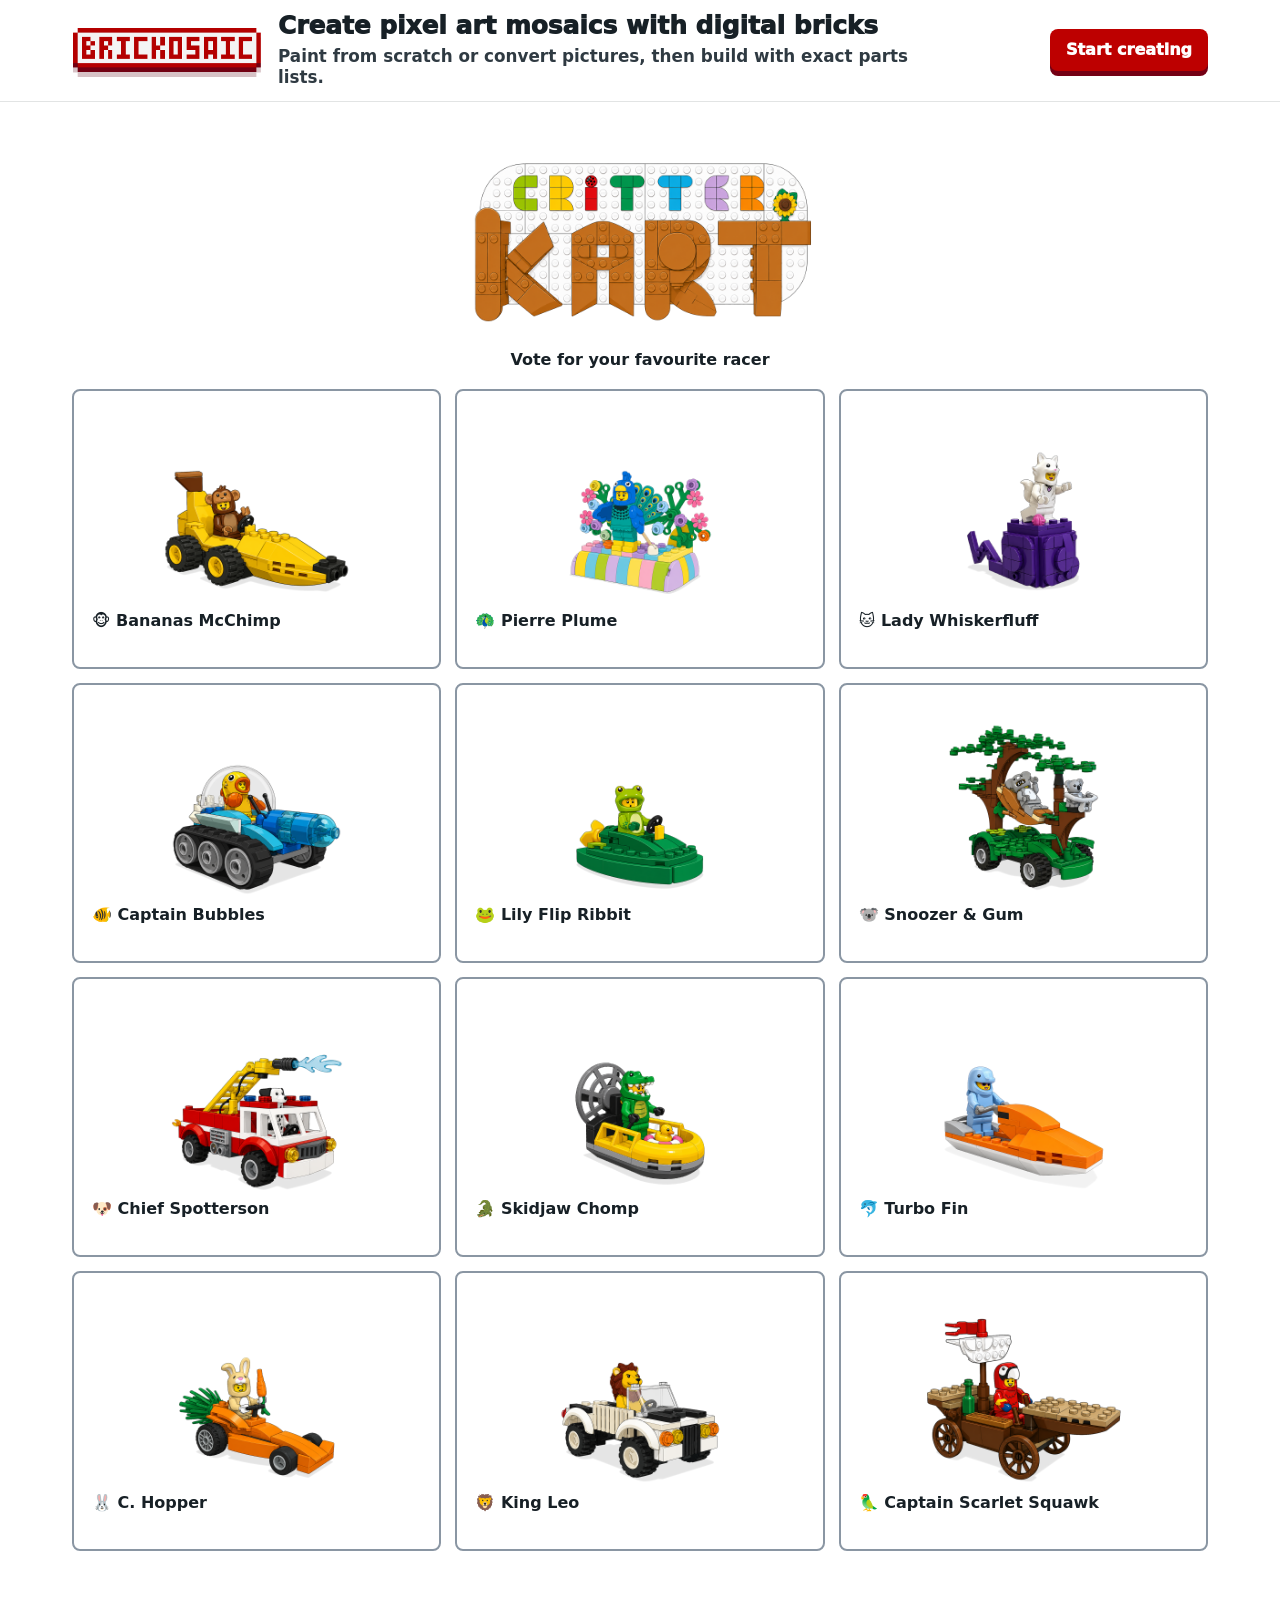
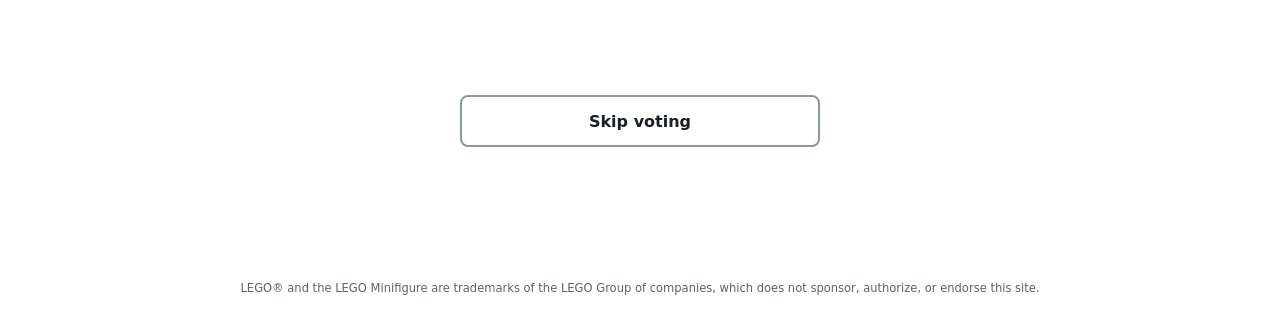
==== commit 27091b6c: "replaced banner" ====
--- a/index.html
+++ b/index.html
@@ -32,15 +32,15 @@
     <link rel="stylesheet" href="./styles.css" />
   </head>
   <body>
-    <aside class="event-banner" aria-label="Brick Built Sydney event">
+    <aside class="event-banner event-banner--brickosaic" aria-label="Brickosaic">
       <div class="event-banner__inner">
-        <img class="event-banner__image" src="./assets/brand/BrickBuiltSydney.webp" alt="Brick Built Sydney" />
+        <img class="event-banner__logo" src="./assets/Brickosaic/brickosaic-logo.png" alt="Brickosaic" />
         <div class="event-banner__copy">
-          <h2>The Biggest LEGO® Fan Event in NSW!</h2>
-          <p>31st May - 1st June 2025</p>
+          <h2>Create pixel art mosaics with digital bricks</h2>
+          <p>Paint from scratch or convert pictures, then build with exact parts lists.</p>
         </div>
-        <a class="event-banner__button" href="https://www.brickbuilt.sydney" target="_blank" rel="noopener noreferrer">
-          Tickets on sale now
+        <a class="event-banner__button" href="https://brickosaic.com/" target="_blank" rel="noopener noreferrer">
+          Start creating
         </a>
       </div>
     </aside>
--- a/styles.css
+++ b/styles.css
@@ -43,38 +43,41 @@
 
 .event-banner {
   width: 100%;
-  background: #000;
-  color: #fff;
+  border-bottom: 1px solid rgba(23, 32, 38, 0.12);
+  background: #fff;
+  color: var(--ink);
 }
 
 .event-banner--bottom {
   width: min(calc(100% - 28px), 760px);
   margin: 28px auto 0;
   overflow: hidden;
+  border: 1px solid rgba(23, 32, 38, 0.12);
+  border-bottom-color: rgba(23, 32, 38, 0.18);
   border-radius: 8px;
 }
 
 .event-banner__inner {
   display: grid;
   justify-items: center;
-  gap: 10px;
+  gap: 11px;
   width: min(100%, 1180px);
   margin: 0 auto;
-  padding: max(12px, env(safe-area-inset-top)) 14px 14px;
+  padding: max(14px, env(safe-area-inset-top)) 14px 16px;
   text-align: center;
 }
 
-.event-banner__image {
+.event-banner__logo {
   display: block;
-  width: min(100%, 310px);
+  width: min(74vw, 220px);
   height: auto;
-  object-fit: contain;
+  filter: drop-shadow(0 5px 0 rgba(87, 0, 16, 0.24));
 }
 
 .event-banner__copy {
   display: grid;
   justify-items: center;
-  gap: 8px;
+  gap: 5px;
 }
 
 .event-banner h2,
@@ -83,17 +86,18 @@
 }
 
 .event-banner h2 {
-  display: none;
-  color: #fff;
-  font-size: clamp(1.15rem, 2.4vw, 2rem);
-  line-height: 1.05;
+  color: var(--ink);
+  font-size: clamp(1.15rem, 4.9vw, 1.55rem);
+  font-weight: 950;
+  line-height: 1.15;
 }
 
 .event-banner p {
-  color: #ffc700;
-  font-size: clamp(1rem, 4.2vw, 1.35rem);
-  font-weight: 950;
-  line-height: 1.05;
+  max-width: 41rem;
+  color: #2f3a42;
+  font-size: clamp(0.9rem, 3.3vw, 1.05rem);
+  font-weight: 800;
+  line-height: 1.25;
 }
 
 .event-banner__button {
@@ -102,9 +106,9 @@
   place-items: center;
   padding: 10px 16px;
   border-radius: 8px;
-  background: #ffc700;
-  color: #000;
-  box-shadow: 0 5px 0 #c79600;
+  background: #bd0000;
+  color: #fff;
+  box-shadow: 0 5px 0 #740014;
   font-weight: 950;
   line-height: 1;
 }
@@ -119,6 +123,10 @@
   text-align: center;
 }
 
+body:not(.game-view-has-promo) .game-context-promo {
+  display: none;
+}
+
 .app-shell {
   width: min(100%, 1180px);
   min-height: 100svh;
@@ -205,6 +213,10 @@
   font-size: clamp(2rem, 7vw, 3.6rem);
 }
 
+.game-screen .screen-header--brand {
+  padding-top: 44px;
+}
+
 h2 {
   margin-bottom: 8px;
   font-size: 1.3rem;
@@ -261,7 +273,9 @@
 .icon-button:focus-visible,
 .segment:focus-visible,
 .drive-button:focus-visible,
-.dot-button:focus-visible {
+.dot-button:focus-visible,
+.popularity-button:focus-visible,
+.modal-close:focus-visible {
   outline: 4px solid rgba(36, 115, 212, 0.35);
   outline-offset: 3px;
 }
@@ -375,19 +389,22 @@
 
 .results-list {
   display: grid;
-  gap: 9px;
+  grid-template-columns: 2.4ch minmax(190px, 230px) minmax(150px, 1fr) 3ch;
+  column-gap: 12px;
+  row-gap: 9px;
   margin: 12px 0 16px;
 }
 
 .result-row {
   display: grid;
-  grid-template-columns: 28px 1fr auto;
+  grid-column: 1 / -1;
+  grid-template-columns: subgrid;
   align-items: center;
-  gap: 10px;
   min-height: 40px;
 }
 
 .result-rank {
+  justify-self: start;
   font-weight: 900;
 }
 
@@ -409,8 +426,19 @@
 }
 
 .result-label {
+  min-width: 0;
+  overflow: hidden;
   font-size: 0.86rem;
   font-weight: 800;
+  text-overflow: ellipsis;
+  white-space: nowrap;
+}
+
+.result-count {
+  justify-self: end;
+  color: var(--muted);
+  font-size: 0.86rem;
+  font-weight: 900;
 }
 
 .primary-button,
@@ -498,6 +526,102 @@
   min-height: 0;
 }
 
+.popularity-button {
+  display: block;
+  width: min(100%, 420px);
+  min-height: 42px;
+  margin: 24px auto 0;
+  padding: 9px 13px;
+  border: 0;
+  border-radius: 8px;
+  background: var(--green-soft);
+  color: var(--green-dark);
+  box-shadow: none;
+  font-size: 0.88rem;
+  font-weight: 950;
+  line-height: 1;
+  touch-action: manipulation;
+}
+
+.popularity-button:hover {
+  background: var(--green);
+  color: #fff;
+}
+
+.modal-overlay {
+  position: fixed;
+  inset: 0;
+  z-index: 60;
+  display: grid;
+  place-items: center;
+  padding: max(18px, env(safe-area-inset-top)) 14px max(18px, env(safe-area-inset-bottom));
+  background: rgba(23, 32, 38, 0.54);
+}
+
+.modal-overlay[hidden] {
+  display: none;
+}
+
+.modal-card {
+  width: min(100%, 560px);
+  max-height: min(86svh, 720px);
+  overflow: auto;
+  padding: 16px;
+  border: 2px solid var(--line);
+  border-radius: 8px;
+  background: #fff;
+  box-shadow: 0 22px 52px rgba(23, 32, 38, 0.22);
+}
+
+.popularity-modal {
+  width: min(100%, 680px);
+}
+
+.modal-header {
+  display: flex;
+  align-items: start;
+  justify-content: space-between;
+  gap: 16px;
+  margin-bottom: 12px;
+}
+
+.modal-header h2,
+.modal-header p {
+  margin-bottom: 0;
+}
+
+.modal-close {
+  display: grid;
+  flex: 0 0 auto;
+  width: 42px;
+  height: 42px;
+  padding: 0;
+  place-items: center;
+  border: 2px solid var(--line);
+  border-radius: 8px;
+  background: #fff;
+  color: var(--ink);
+  font-size: 1.8rem;
+  font-weight: 900;
+  line-height: 1;
+}
+
+.popularity-results {
+  margin-bottom: 0;
+}
+
+@media (max-width: 520px) {
+  .results-list {
+    grid-template-columns: 2.2ch minmax(126px, 1fr) minmax(70px, 0.75fr) 2ch;
+    column-gap: 8px;
+  }
+
+  .result-label,
+  .result-count {
+    font-size: 0.78rem;
+  }
+}
+
 .game-panel {
   display: none;
 }
@@ -691,6 +815,23 @@
   display: block;
   width: min(100%, 420px);
   margin: 0 auto;
+  color: #fff;
+}
+
+#startGame:hover,
+#startGame:focus-visible {
+  outline: 0;
+  box-shadow:
+    inset 0 0 0 3px var(--green-dark),
+    0 10px 0 var(--green-dark);
+  transform: none;
+}
+
+#startGame:active {
+  background: var(--green-dark);
+  box-shadow:
+    inset 0 0 0 3px var(--green-dark),
+    0 2px 0 var(--green-dark);
 }
 
 .hud {
@@ -1040,8 +1181,8 @@
     text-align: left;
   }
 
-  .event-banner__image {
-    width: 220px;
+  .event-banner__logo {
+    width: 190px;
   }
 
   .event-banner__copy {
@@ -1052,10 +1193,6 @@
   .event-banner__button {
     grid-column: 2;
     justify-self: start;
-  }
-
-  .event-banner h2 {
-    display: block;
   }
 
   .site-disclaimer {
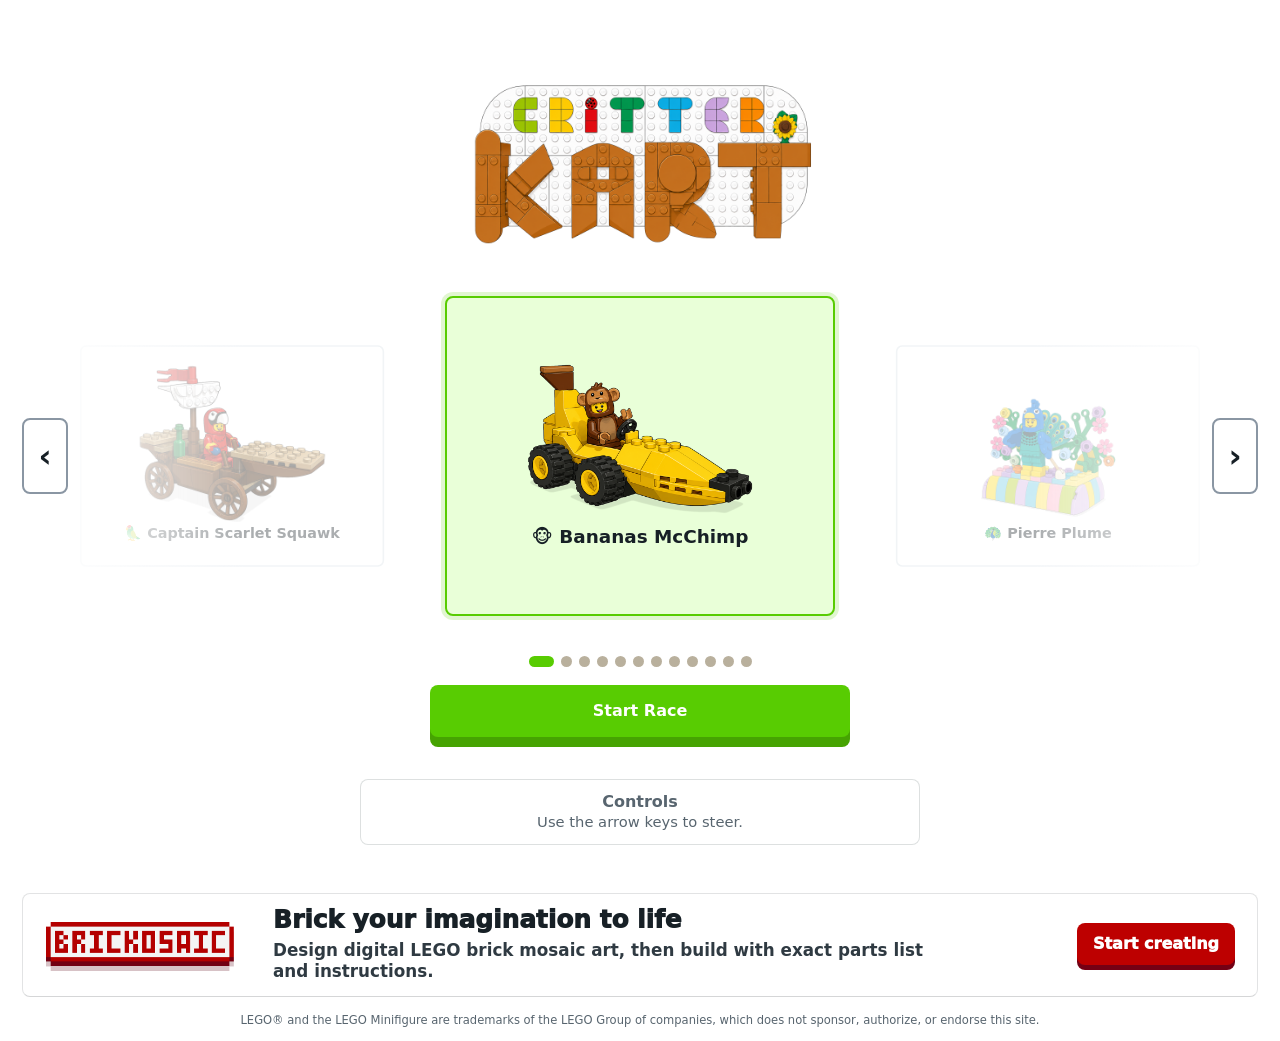
==== commit 6839214f: "removing fan vote" ====
--- a/index.html
+++ b/index.html
@@ -3,15 +3,16 @@
   <head>
     <meta charset="utf-8" />
     <meta name="viewport" content="width=device-width, initial-scale=1, viewport-fit=cover" />
-    <meta name="description" content="Pick a favourite animal racer, share the starting grid, and launch into Critter Kart for a playful browser racing game packed with colourful karts and track hazards." />
+    <meta http-equiv="refresh" content="0; url=./race.html" />
+    <meta name="description" content="Choose an animal kart, dodge track hazards, and race for your best distance in Critter Kart, a colourful browser racing game built for quick playful runs." />
     <meta name="theme-color" content="#f9c74f" />
     <meta name="application-name" content="Critter Kart" />
     <meta name="apple-mobile-web-app-title" content="Critter Kart" />
     <meta property="og:site_name" content="Critter Kart" />
     <meta property="og:title" content="Critter Kart - Pick Your Racer. Go for Distance!" />
-    <meta property="og:description" content="Pick a favourite animal racer, share the starting grid, and launch into Critter Kart for a playful browser racing game packed with colourful karts and track hazards." />
+    <meta property="og:description" content="Choose an animal kart, dodge track hazards, and race for your best distance in Critter Kart, a colourful browser racing game built for quick playful runs." />
     <meta property="og:type" content="website" />
-    <meta property="og:url" content="https://scottnolan.github.io/critterkart/" />
+    <meta property="og:url" content="https://scottnolan.github.io/critterkart/race.html" />
     <meta property="og:image" content="https://scottnolan.github.io/critterkart/assets/brand/CritterKart-og-image.png" />
     <meta property="og:image:secure_url" content="https://scottnolan.github.io/critterkart/assets/brand/CritterKart-og-image.png" />
     <meta property="og:image:type" content="image/png" />
@@ -20,10 +21,10 @@
     <meta property="og:image:alt" content="Critter Kart" />
     <meta name="twitter:card" content="summary_large_image" />
     <meta name="twitter:title" content="Critter Kart - Pick Your Racer. Go for Distance!" />
-    <meta name="twitter:description" content="Pick a favourite animal racer, share the starting grid, and launch into Critter Kart for a playful browser racing game packed with colourful karts and track hazards." />
+    <meta name="twitter:description" content="Choose an animal kart, dodge track hazards, and race for your best distance in Critter Kart, a colourful browser racing game built for quick playful runs." />
     <meta name="twitter:image" content="https://scottnolan.github.io/critterkart/assets/brand/CritterKart-og-image.png" />
     <meta name="twitter:image:alt" content="Critter Kart" />
-    <link rel="canonical" href="https://scottnolan.github.io/critterkart/" />
+    <link rel="canonical" href="https://scottnolan.github.io/critterkart/race.html" />
     <title>Critter Kart - Pick Your Racer. Go for Distance!</title>
     <link rel="icon" type="image/png" sizes="16x16" href="./assets/brand/CritterKart-favicon-16px.png" />
     <link rel="icon" type="image/png" sizes="32x32" href="./assets/brand/CritterKart-favicon-32px.png" />
@@ -32,54 +33,8 @@
     <link rel="stylesheet" href="./styles.css" />
   </head>
   <body>
-    <aside class="event-banner event-banner--brickosaic" aria-label="Brickosaic">
-      <div class="event-banner__inner">
-        <img class="event-banner__logo" src="./assets/Brickosaic/brickosaic-logo.png" alt="Brickosaic" />
-        <div class="event-banner__copy">
-          <h2>Create pixel art mosaics with digital bricks</h2>
-          <p>Paint from scratch or convert pictures, then build with exact parts lists.</p>
-        </div>
-        <a class="event-banner__button" href="https://brickosaic.com/" target="_blank" rel="noopener noreferrer">
-          Start creating
-        </a>
-      </div>
-    </aside>
-
     <main class="app-shell">
-      <section id="pollPage" class="screen screen--active" aria-labelledby="pollTitle">
-        <div class="screen-header screen-header--center">
-          <img class="brand-lockup brand-lockup--poll" src="./assets/brand/CritterKart-Lockup-01.png" alt="Critter Kart" />
-          <h1 id="pollTitle" class="visually-hidden">Pick your racer</h1>
-          <p class="lede lede--poll">Vote for your favourite racer</p>
-        </div>
-
-        <div id="pollOptions" class="poll-options">
-          <div id="racerGrid" class="racer-grid" aria-label="Racer voting options"></div>
-        </div>
-        <div class="poll-actions">
-          <button id="skipVote" class="secondary-button" type="button">Skip voting</button>
-        </div>
-        <div id="voteSubmitPanel" class="vote-submit-panel">
-          <button id="submitVote" class="primary-button vote-submit" type="button" disabled>
-            Submit vote
-          </button>
-        </div>
-
-        <div id="resultsPanel" class="results-panel" hidden>
-          <div class="results-copy">
-            <p class="eyebrow">Fan vote</p>
-            <h2>Race day results</h2>
-          </div>
-          <div id="resultsList" class="results-list"></div>
-          <button id="raceCta" class="primary-button" type="button">Start racing</button>
-        </div>
-      </section>
-
+      <p>Opening the race start screen… <a href="./race.html">Continue to Critter Kart</a></p>
     </main>
-    <footer class="site-disclaimer">
-      LEGO® and the LEGO Minifigure are trademarks of the LEGO Group of companies, which does not sponsor, authorize, or endorse this site.
-    </footer>
-
-    <script src="./app.js"></script>
   </body>
 </html>
--- a/styles.css
+++ b/styles.css
@@ -96,7 +96,7 @@
   max-width: 41rem;
   color: #2f3a42;
   font-size: clamp(0.9rem, 3.3vw, 1.05rem);
-  font-weight: 800;
+  font-weight: 600;
   line-height: 1.25;
 }
 
@@ -1176,7 +1176,7 @@
   .event-banner__inner {
     grid-template-columns: auto minmax(0, 1fr);
     justify-items: start;
-    gap: 16px;
+    gap: 32px;
     padding: max(12px, env(safe-area-inset-top)) 22px 14px;
     text-align: left;
   }
@@ -1242,11 +1242,13 @@
 
 @media (min-width: 920px) {
   .event-banner--bottom {
-    width: min(calc(100% - 44px), 1280px);
+    width: calc(100% - 44px);
   }
 
   .event-banner__inner {
+    width: min(100%, 1900px);
     grid-template-columns: auto minmax(0, 1fr) auto;
+    gap: 38px;
     align-items: center;
   }
 
